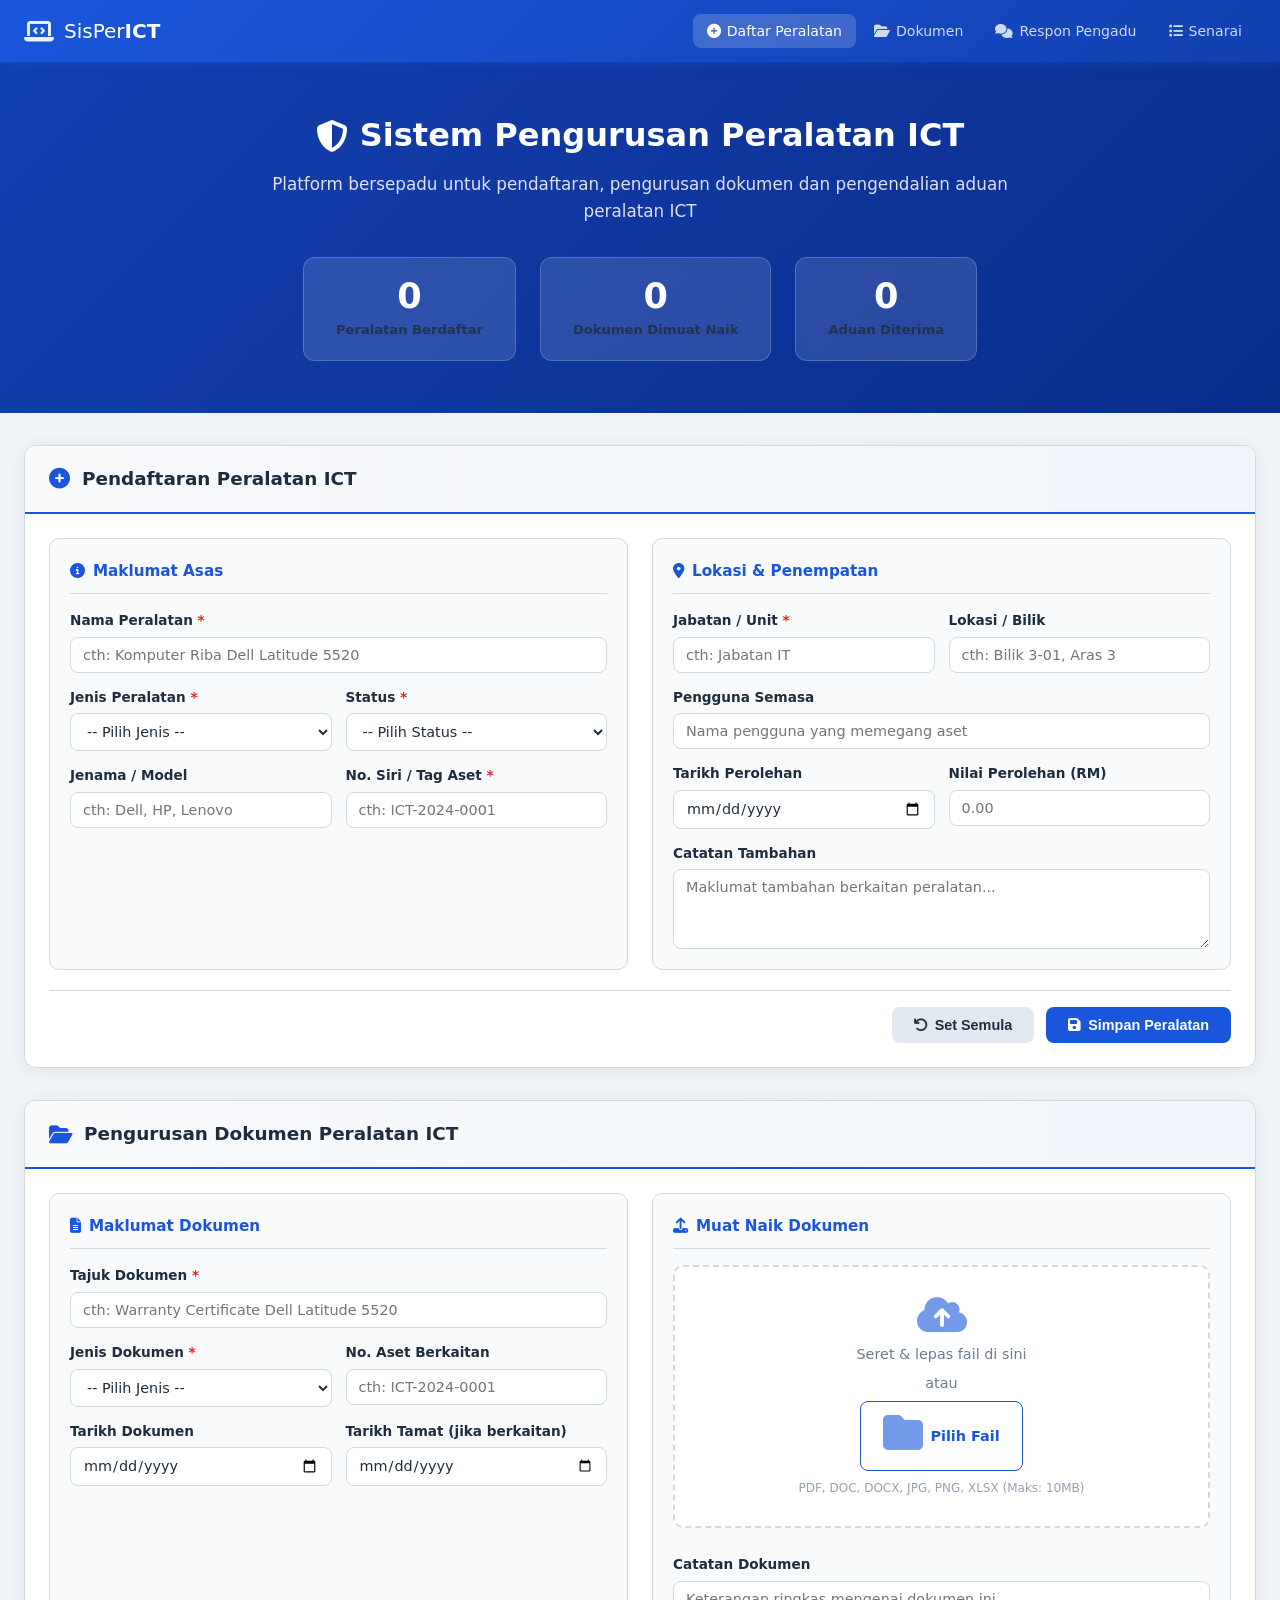
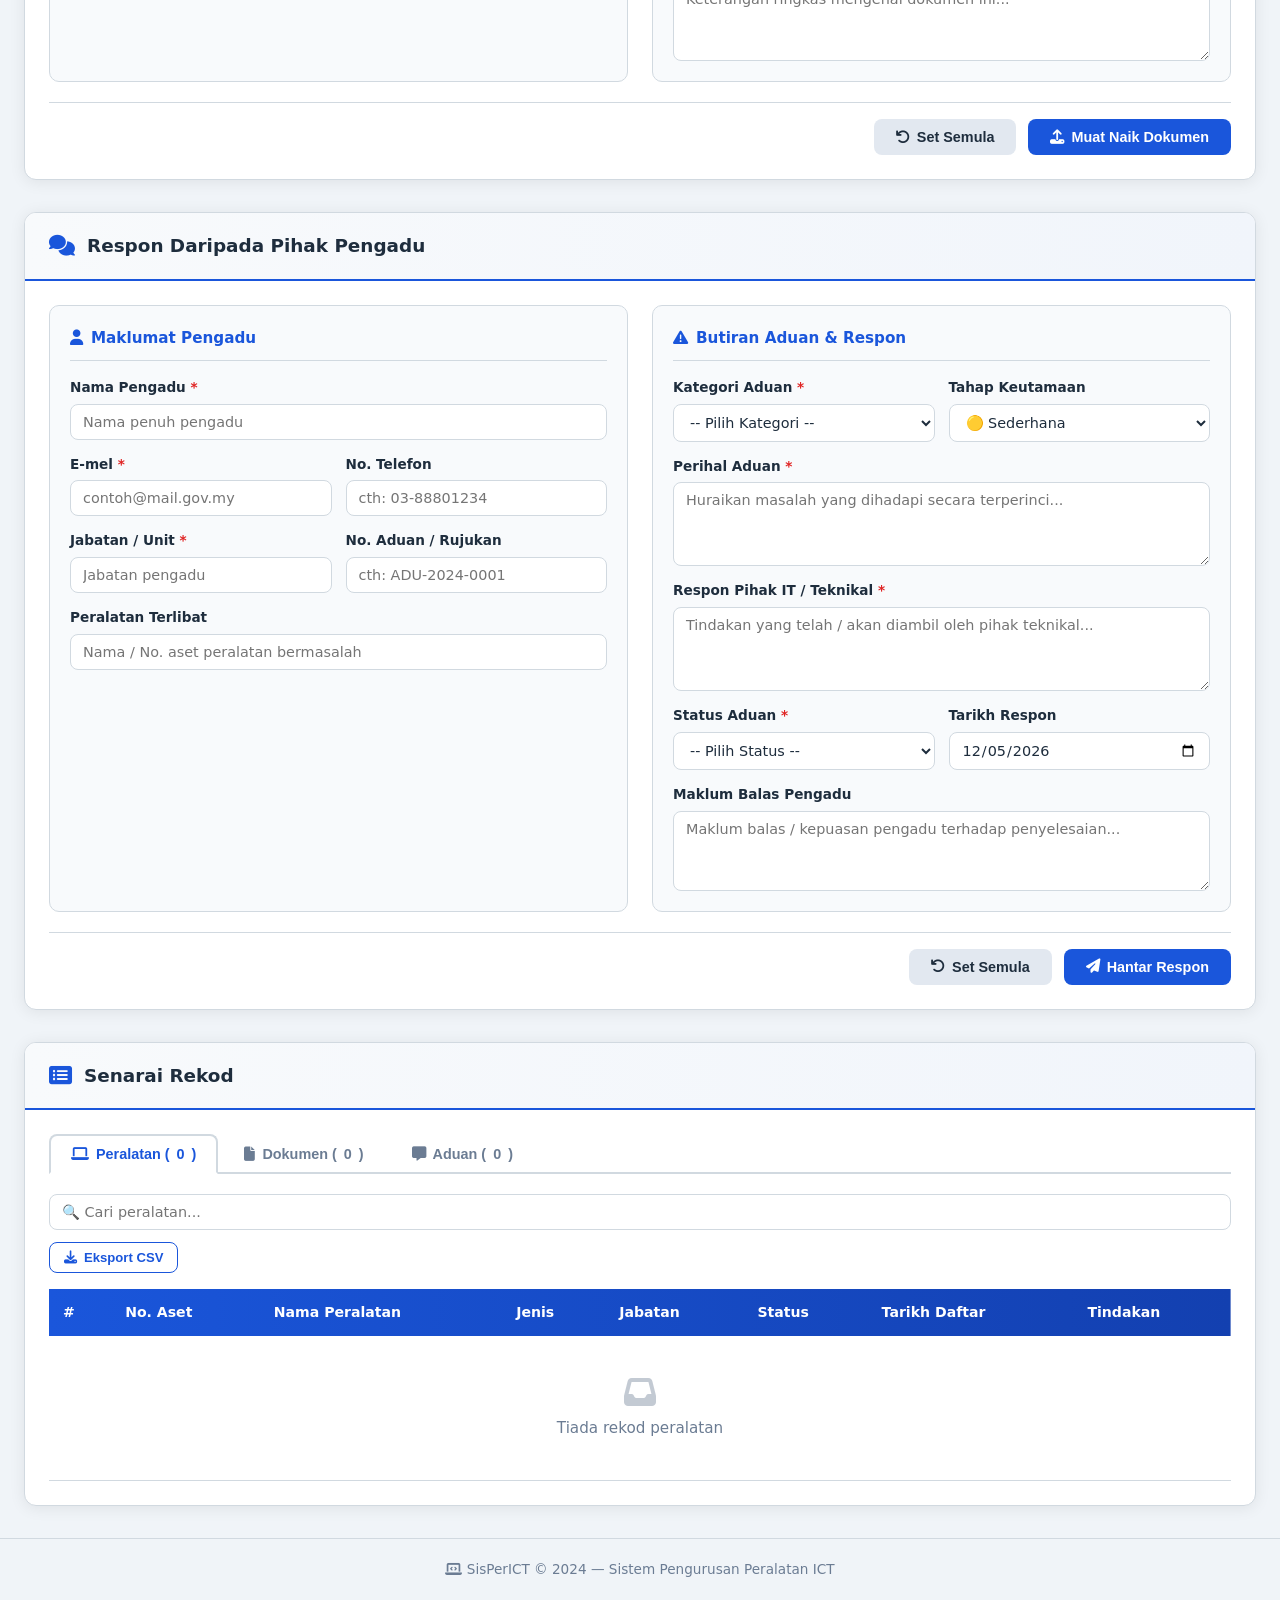
==== index.html @ db0717e3 "Add files via upload" ====
<!DOCTYPE html>
<html lang="ms">
<head>
  <meta charset="UTF-8" />
  <meta name="viewport" content="width=device-width, initial-scale=1.0" />
  <title>Sistem Pengurusan Peralatan ICT</title>
  <link rel="stylesheet" href="style.css" />
  <link rel="stylesheet" href="https://cdnjs.cloudflare.com/ajax/libs/font-awesome/6.5.0/css/all.min.css" />
</head>
<body>

  <!-- HEADER -->
  <header class="header">
    <div class="header-inner">
      <div class="logo">
        <i class="fas fa-laptop-code"></i>
        <span>SisPer<strong>ICT</strong></span>
      </div>
      <nav class="nav">
        <a href="#pendaftaran" class="nav-link active"><i class="fas fa-plus-circle"></i> Daftar Peralatan</a>
        <a href="#dokumen" class="nav-link"><i class="fas fa-folder-open"></i> Dokumen</a>
        <a href="#respon" class="nav-link"><i class="fas fa-comments"></i> Respon Pengadu</a>
        <a href="#senarai" class="nav-link"><i class="fas fa-list"></i> Senarai</a>
      </nav>
    </div>
  </header>

  <!-- HERO BANNER -->
  <section class="hero">
    <div class="hero-content">
      <h1><i class="fas fa-shield-halved"></i> Sistem Pengurusan Peralatan ICT</h1>
      <p>Platform bersepadu untuk pendaftaran, pengurusan dokumen dan pengendalian aduan peralatan ICT</p>
      <div class="hero-stats">
        <div class="stat-box"><span id="totalPeralatan">0</span><label>Peralatan Berdaftar</label></div>
        <div class="stat-box"><span id="totalDokumen">0</span><label>Dokumen Dimuat Naik</label></div>
        <div class="stat-box"><span id="totalAduan">0</span><label>Aduan Diterima</label></div>
      </div>
    </div>
  </section>

  <main class="main-container">

    <!-- ===== SECTION 1: PENDAFTARAN PERALATAN ===== -->
    <section id="pendaftaran" class="card">
      <div class="card-header">
        <i class="fas fa-plus-circle"></i>
        <h2>Pendaftaran Peralatan ICT</h2>
      </div>
      <div class="card-body">
        <form id="formPeralatan" novalidate>

          <div class="form-grid">
            <!-- Maklumat Asas -->
            <div class="form-section">
              <h3><i class="fas fa-info-circle"></i> Maklumat Asas</h3>

              <div class="form-group">
                <label for="namaPeralatan">Nama Peralatan <span class="required">*</span></label>
                <input type="text" id="namaPeralatan" placeholder="cth: Komputer Riba Dell Latitude 5520" required />
                <span class="error-msg">Sila masukkan nama peralatan.</span>
              </div>

              <div class="form-row">
                <div class="form-group">
                  <label for="jenisPeralatan">Jenis Peralatan <span class="required">*</span></label>
                  <select id="jenisPeralatan" required>
                    <option value="">-- Pilih Jenis --</option>
                    <option value="Komputer Riba">Komputer Riba</option>
                    <option value="Komputer Meja">Komputer Meja</option>
                    <option value="Tablet">Tablet</option>
                    <option value="Pencetak">Pencetak</option>
                    <option value="Pengimbas">Pengimbas</option>
                    <option value="Projektor">Projektor</option>
                    <option value="Pelayan (Server)">Pelayan (Server)</option>
                    <option value="Rangkaian">Peralatan Rangkaian</option>
                    <option value="Telefon">Telefon / VoIP</option>
                    <option value="Lain-lain">Lain-lain</option>
                  </select>
                  <span class="error-msg">Sila pilih jenis peralatan.</span>
                </div>

                <div class="form-group">
                  <label for="statusPeralatan">Status <span class="required">*</span></label>
                  <select id="statusPeralatan" required>
                    <option value="">-- Pilih Status --</option>
                    <option value="Aktif">✅ Aktif</option>
                    <option value="Rosak">🔴 Rosak</option>
                    <option value="Penyelenggaraan">🔧 Dalam Penyelenggaraan</option>
                    <option value="Lupus">⚫ Dilupuskan</option>
                  </select>
                  <span class="error-msg">Sila pilih status peralatan.</span>
                </div>
              </div>

              <div class="form-row">
                <div class="form-group">
                  <label for="jenama">Jenama / Model</label>
                  <input type="text" id="jenama" placeholder="cth: Dell, HP, Lenovo" />
                </div>
                <div class="form-group">
                  <label for="noSiri">No. Siri / Tag Aset <span class="required">*</span></label>
                  <input type="text" id="noSiri" placeholder="cth: ICT-2024-0001" required />
                  <span class="error-msg">Sila masukkan nombor siri.</span>
                </div>
              </div>
            </div>

            <!-- Maklumat Lokasi -->
            <div class="form-section">
              <h3><i class="fas fa-map-marker-alt"></i> Lokasi & Penempatan</h3>

              <div class="form-row">
                <div class="form-group">
                  <label for="jabatan">Jabatan / Unit <span class="required">*</span></label>
                  <input type="text" id="jabatan" placeholder="cth: Jabatan IT" required />
                  <span class="error-msg">Sila masukkan jabatan.</span>
                </div>
                <div class="form-group">
                  <label for="lokasi">Lokasi / Bilik</label>
                  <input type="text" id="lokasi" placeholder="cth: Bilik 3-01, Aras 3" />
                </div>
              </div>

              <div class="form-group">
                <label for="penggunaSemasa">Pengguna Semasa</label>
                <input type="text" id="penggunaSemasa" placeholder="Nama pengguna yang memegang aset" />
              </div>

              <div class="form-row">
                <div class="form-group">
                  <label for="tarikhPerolehan">Tarikh Perolehan</label>
                  <input type="date" id="tarikhPerolehan" />
                </div>
                <div class="form-group">
                  <label for="nilaiPerolehan">Nilai Perolehan (RM)</label>
                  <input type="number" id="nilaiPerolehan" placeholder="0.00" min="0" step="0.01" />
                </div>
              </div>

              <div class="form-group">
                <label for="catatanPeralatan">Catatan Tambahan</label>
                <textarea id="catatanPeralatan" rows="3" placeholder="Maklumat tambahan berkaitan peralatan..."></textarea>
              </div>
            </div>
          </div>

          <div class="form-actions">
            <button type="reset" class="btn btn-secondary"><i class="fas fa-undo"></i> Set Semula</button>
            <button type="submit" class="btn btn-primary"><i class="fas fa-save"></i> Simpan Peralatan</button>
          </div>
        </form>
      </div>
    </section>

    <!-- ===== SECTION 2: DOKUMEN PERALATAN ===== -->
    <section id="dokumen" class="card">
      <div class="card-header">
        <i class="fas fa-folder-open"></i>
        <h2>Pengurusan Dokumen Peralatan ICT</h2>
      </div>
      <div class="card-body">
        <form id="formDokumen" novalidate>

          <div class="form-grid">
            <div class="form-section">
              <h3><i class="fas fa-file-alt"></i> Maklumat Dokumen</h3>

              <div class="form-group">
                <label for="tajukDokumen">Tajuk Dokumen <span class="required">*</span></label>
                <input type="text" id="tajukDokumen" placeholder="cth: Warranty Certificate Dell Latitude 5520" required />
                <span class="error-msg">Sila masukkan tajuk dokumen.</span>
              </div>

              <div class="form-row">
                <div class="form-group">
                  <label for="jenisDokumen">Jenis Dokumen <span class="required">*</span></label>
                  <select id="jenisDokumen" required>
                    <option value="">-- Pilih Jenis --</option>
                    <option value="Waranti">📋 Sijil Waranti</option>
                    <option value="Invois">🧾 Invois / Resit</option>
                    <option value="Manual">📖 Manual Pengguna</option>
                    <option value="Laporan Teknikal">🔧 Laporan Teknikal</option>
                    <option value="Surat Keputusan">📝 Surat Keputusan</option>
                    <option value="Borang Lupus">🗑️ Borang Pelupusan</option>
                    <option value="Lain-lain">📁 Lain-lain</option>
                  </select>
                  <span class="error-msg">Sila pilih jenis dokumen.</span>
                </div>

                <div class="form-group">
                  <label for="asetBerkaitan">No. Aset Berkaitan</label>
                  <input type="text" id="asetBerkaitan" placeholder="cth: ICT-2024-0001" />
                </div>
              </div>

              <div class="form-row">
                <div class="form-group">
                  <label for="tarikhDokumen">Tarikh Dokumen</label>
                  <input type="date" id="tarikhDokumen" />
                </div>
                <div class="form-group">
                  <label for="tarikhTamat">Tarikh Tamat (jika berkaitan)</label>
                  <input type="date" id="tarikhTamat" />
                </div>
              </div>
            </div>

            <div class="form-section">
              <h3><i class="fas fa-upload"></i> Muat Naik Dokumen</h3>

              <div class="upload-zone" id="uploadZone">
                <i class="fas fa-cloud-upload-alt"></i>
                <p>Seret & lepas fail di sini</p>
                <p class="upload-sub">atau</p>
                <label for="fileDokumen" class="btn btn-outline">
                  <i class="fas fa-folder"></i> Pilih Fail
                </label>
                <input type="file" id="fileDokumen" accept=".pdf,.doc,.docx,.jpg,.jpeg,.png,.xlsx" multiple hidden />
                <p class="upload-hint">PDF, DOC, DOCX, JPG, PNG, XLSX (Maks: 10MB)</p>
              </div>

              <div id="fileList" class="file-list"></div>

              <div class="form-group">
                <label for="catatanDokumen">Catatan Dokumen</label>
                <textarea id="catatanDokumen" rows="3" placeholder="Keterangan ringkas mengenai dokumen ini..."></textarea>
              </div>
            </div>
          </div>

          <div class="form-actions">
            <button type="reset" class="btn btn-secondary" id="resetDokumen"><i class="fas fa-undo"></i> Set Semula</button>
            <button type="submit" class="btn btn-primary"><i class="fas fa-upload"></i> Muat Naik Dokumen</button>
          </div>
        </form>
      </div>
    </section>

    <!-- ===== SECTION 3: RESPON PENGADU ===== -->
    <section id="respon" class="card">
      <div class="card-header">
        <i class="fas fa-comments"></i>
        <h2>Respon Daripada Pihak Pengadu</h2>
      </div>
      <div class="card-body">
        <form id="formRespon" novalidate>

          <div class="form-grid">
            <div class="form-section">
              <h3><i class="fas fa-user"></i> Maklumat Pengadu</h3>

              <div class="form-group">
                <label for="namaPengadu">Nama Pengadu <span class="required">*</span></label>
                <input type="text" id="namaPengadu" placeholder="Nama penuh pengadu" required />
                <span class="error-msg">Sila masukkan nama pengadu.</span>
              </div>

              <div class="form-row">
                <div class="form-group">
                  <label for="emailPengadu">E-mel <span class="required">*</span></label>
                  <input type="email" id="emailPengadu" placeholder="contoh@mail.gov.my" required />
                  <span class="error-msg">Sila masukkan e-mel yang sah.</span>
                </div>
                <div class="form-group">
                  <label for="noTelPengadu">No. Telefon</label>
                  <input type="tel" id="noTelPengadu" placeholder="cth: 03-88801234" />
                </div>
              </div>

              <div class="form-row">
                <div class="form-group">
                  <label for="jabatanPengadu">Jabatan / Unit <span class="required">*</span></label>
                  <input type="text" id="jabatanPengadu" placeholder="Jabatan pengadu" required />
                  <span class="error-msg">Sila masukkan jabatan.</span>
                </div>
                <div class="form-group">
                  <label for="noAduan">No. Aduan / Rujukan</label>
                  <input type="text" id="noAduan" placeholder="cth: ADU-2024-0001" />
                </div>
              </div>

              <div class="form-group">
                <label for="peralatanTerlibat">Peralatan Terlibat</label>
                <input type="text" id="peralatanTerlibat" placeholder="Nama / No. aset peralatan bermasalah" />
              </div>
            </div>

            <div class="form-section">
              <h3><i class="fas fa-exclamation-triangle"></i> Butiran Aduan & Respon</h3>

              <div class="form-row">
                <div class="form-group">
                  <label for="kategoriAduan">Kategori Aduan <span class="required">*</span></label>
                  <select id="kategoriAduan" required>
                    <option value="">-- Pilih Kategori --</option>
                    <option value="Kerosakan Perkakasan">🖥️ Kerosakan Perkakasan</option>
                    <option value="Masalah Perisian">💾 Masalah Perisian</option>
                    <option value="Masalah Rangkaian">🌐 Masalah Rangkaian</option>
                    <option value="Peralatan Hilang">🔍 Peralatan Hilang</option>
                    <option value="Penyelenggaraan">🔧 Permintaan Penyelenggaraan</option>
                    <option value="Lain-lain">📋 Lain-lain</option>
                  </select>
                  <span class="error-msg">Sila pilih kategori aduan.</span>
                </div>

                <div class="form-group">
                  <label for="tahapKeutamaan">Tahap Keutamaan</label>
                  <select id="tahapKeutamaan">
                    <option value="Rendah">🟢 Rendah</option>
                    <option value="Sederhana" selected>🟡 Sederhana</option>
                    <option value="Tinggi">🟠 Tinggi</option>
                    <option value="Kritikal">🔴 Kritikal</option>
                  </select>
                </div>
              </div>

              <div class="form-group">
                <label for="perihalAduan">Perihal Aduan <span class="required">*</span></label>
                <textarea id="perihalAduan" rows="4" placeholder="Huraikan masalah yang dihadapi secara terperinci..." required></textarea>
                <span class="error-msg">Sila masukkan perihal aduan.</span>
              </div>

              <div class="form-group">
                <label for="responPihakIT">Respon Pihak IT / Teknikal <span class="required">*</span></label>
                <textarea id="responPihakIT" rows="4" placeholder="Tindakan yang telah / akan diambil oleh pihak teknikal..." required></textarea>
                <span class="error-msg">Sila masukkan respon pihak IT.</span>
              </div>

              <div class="form-row">
                <div class="form-group">
                  <label for="statusAduan">Status Aduan <span class="required">*</span></label>
                  <select id="statusAduan" required>
                    <option value="">-- Pilih Status --</option>
                    <option value="Baru">🆕 Baru Diterima</option>
                    <option value="Dalam Proses">⚙️ Dalam Proses</option>
                    <option value="Menunggu">⏳ Menunggu Alat Ganti</option>
                    <option value="Selesai">✅ Selesai</option>
                    <option value="Ditutup">🔒 Ditutup</option>
                  </select>
                  <span class="error-msg">Sila pilih status aduan.</span>
                </div>

                <div class="form-group">
                  <label for="tarikhRespon">Tarikh Respon</label>
                  <input type="date" id="tarikhRespon" />
                </div>
              </div>

              <div class="form-group">
                <label for="maklumBalas">Maklum Balas Pengadu</label>
                <textarea id="maklumBalas" rows="3" placeholder="Maklum balas / kepuasan pengadu terhadap penyelesaian..."></textarea>
              </div>
            </div>
          </div>

          <div class="form-actions">
            <button type="reset" class="btn btn-secondary"><i class="fas fa-undo"></i> Set Semula</button>
            <button type="submit" class="btn btn-primary"><i class="fas fa-paper-plane"></i> Hantar Respon</button>
          </div>
        </form>
      </div>
    </section>

    <!-- ===== SECTION 4: SENARAI REKOD ===== -->
    <section id="senarai" class="card">
      <div class="card-header">
        <i class="fas fa-list-alt"></i>
        <h2>Senarai Rekod</h2>
      </div>
      <div class="card-body">

        <!-- Tab Navigation -->
        <div class="tab-nav">
          <button class="tab-btn active" data-tab="tabPeralatan">
            <i class="fas fa-laptop"></i> Peralatan (<span id="countPeralatan">0</span>)
          </button>
          <button class="tab-btn" data-tab="tabDokumen">
            <i class="fas fa-file"></i> Dokumen (<span id="countDokumen">0</span>)
          </button>
          <button class="tab-btn" data-tab="tabAduan">
            <i class="fas fa-comment-alt"></i> Aduan (<span id="countAduan">0</span>)
          </button>
        </div>

        <!-- Tab: Peralatan -->
        <div id="tabPeralatan" class="tab-content active">
          <div class="table-toolbar">
            <input type="text" id="cariPeralatan" placeholder="🔍 Cari peralatan..." class="search-input" />
            <button class="btn btn-sm btn-outline" onclick="exportCSV('peralatan')"><i class="fas fa-download"></i> Eksport CSV</button>
          </div>
          <div class="table-wrapper">
            <table id="tablePeralatan">
              <thead>
                <tr>
                  <th>#</th>
                  <th>No. Aset</th>
                  <th>Nama Peralatan</th>
                  <th>Jenis</th>
                  <th>Jabatan</th>
                  <th>Status</th>
                  <th>Tarikh Daftar</th>
                  <th>Tindakan</th>
                </tr>
              </thead>
              <tbody id="bodyPeralatan">
                <tr class="empty-row">
                  <td colspan="8"><i class="fas fa-inbox"></i> Tiada rekod peralatan</td>
                </tr>
              </tbody>
            </table>
          </div>
        </div>

        <!-- Tab: Dokumen -->
        <div id="tabDokumen" class="tab-content">
          <div class="table-toolbar">
            <input type="text" id="cariDokumen" placeholder="🔍 Cari dokumen..." class="search-input" />
            <button class="btn btn-sm btn-outline" onclick="exportCSV('dokumen')"><i class="fas fa-download"></i> Eksport CSV</button>
          </div>
          <div class="table-wrapper">
            <table id="tableDokumen">
              <thead>
                <tr>
                  <th>#</th>
                  <th>Tajuk Dokumen</th>
                  <th>Jenis</th>
                  <th>No. Aset</th>
                  <th>Tarikh</th>
                  <th>Fail</th>
                  <th>Tindakan</th>
                </tr>
              </thead>
              <tbody id="bodyDokumen">
                <tr class="empty-row">
                  <td colspan="7"><i class="fas fa-inbox"></i> Tiada rekod dokumen</td>
                </tr>
              </tbody>
            </table>
          </div>
        </div>

        <!-- Tab: Aduan -->
        <div id="tabAduan" class="tab-content">
          <div class="table-toolbar">
            <input type="text" id="cariAduan" placeholder="🔍 Cari aduan..." class="search-input" />
            <button class="btn btn-sm btn-outline" onclick="exportCSV('aduan')"><i class="fas fa-download"></i> Eksport CSV</button>
          </div>
          <div class="table-wrapper">
            <table id="tableAduan">
              <thead>
                <tr>
                  <th>#</th>
                  <th>No. Aduan</th>
                  <th>Pengadu</th>
                  <th>Kategori</th>
                  <th>Keutamaan</th>
                  <th>Status</th>
                  <th>Tarikh Respon</th>
                  <th>Tindakan</th>
                </tr>
              </thead>
              <tbody id="bodyAduan">
                <tr class="empty-row">
                  <td colspan="8"><i class="fas fa-inbox"></i> Tiada rekod aduan</td>
                </tr>
              </tbody>
            </table>
          </div>
        </div>

      </div>
    </section>

  </main>

  <!-- TOAST NOTIFICATION -->
  <div id="toast" class="toast"></div>

  <!-- MODAL VIEW -->
  <div id="modal" class="modal-overlay" hidden>
    <div class="modal-box">
      <div class="modal-header">
        <h3 id="modalTitle">Maklumat Rekod</h3>
        <button onclick="closeModal()" class="modal-close"><i class="fas fa-times"></i></button>
      </div>
      <div id="modalBody" class="modal-body"></div>
      <div class="modal-footer">
        <button onclick="closeModal()" class="btn btn-secondary">Tutup</button>
      </div>
    </div>
  </div>

  <!-- FOOTER -->
  <footer class="footer">
    <p><i class="fas fa-laptop-code"></i> SisPerICT &copy; 2024 — Sistem Pengurusan Peralatan ICT</p>
  </footer>

  <script src="app.js"></script>
</body>
</html>
---- style.css ----
/* ===========================
   RESET & BASE
=========================== */
*, *::before, *::after { box-sizing: border-box; margin: 0; padding: 0; }

:root {
  --primary:    #1a56db;
  --primary-dk: #1340b0;
  --secondary:  #6c757d;
  --success:    #0d9e6e;
  --danger:     #e02424;
  --warning:    #d97706;
  --bg:         #f0f4f8;
  --surface:    #ffffff;
  --border:     #d1d9e0;
  --text:       #1e2d3d;
  --text-muted: #6b7c93;
  --radius:     12px;
  --shadow:     0 2px 16px rgba(0,0,0,.08);
  --shadow-lg:  0 8px 32px rgba(0,0,0,.12);
}

html { scroll-behavior: smooth; }

body {
  font-family: 'Segoe UI', system-ui, -apple-system, sans-serif;
  background: var(--bg);
  color: var(--text);
  font-size: 15px;
  line-height: 1.6;
}

/* ===========================
   HEADER
=========================== */
.header {
  background: linear-gradient(135deg, #1a56db 0%, #1340b0 100%);
  position: sticky;
  top: 0;
  z-index: 100;
  box-shadow: 0 2px 12px rgba(26,86,219,.3);
}

.header-inner {
  max-width: 1300px;
  margin: 0 auto;
  padding: 0 24px;
  display: flex;
  align-items: center;
  justify-content: space-between;
  height: 62px;
  gap: 16px;
}

.logo {
  display: flex;
  align-items: center;
  gap: 10px;
  color: #fff;
  font-size: 1.25rem;
  white-space: nowrap;
}

.logo i { font-size: 1.5rem; opacity: .9; }
.logo strong { font-weight: 700; }

.nav {
  display: flex;
  gap: 4px;
  flex-wrap: wrap;
}

.nav-link {
  color: rgba(255,255,255,.8);
  text-decoration: none;
  padding: 6px 14px;
  border-radius: 8px;
  font-size: .88rem;
  font-weight: 500;
  transition: all .2s;
  display: flex;
  align-items: center;
  gap: 6px;
}

.nav-link:hover,
.nav-link.active {
  background: rgba(255,255,255,.18);
  color: #fff;
}

/* ===========================
   HERO
=========================== */
.hero {
  background: linear-gradient(135deg, #1340b0 0%, #0b2d8c 100%);
  color: #fff;
  padding: 48px 24px 52px;
  text-align: center;
}

.hero-content { max-width: 800px; margin: 0 auto; }

.hero h1 {
  font-size: 2rem;
  font-weight: 700;
  margin-bottom: 10px;
  display: flex;
  align-items: center;
  justify-content: center;
  gap: 12px;
}

.hero p {
  font-size: 1.05rem;
  opacity: .85;
  margin-bottom: 32px;
}

.hero-stats {
  display: flex;
  justify-content: center;
  gap: 24px;
  flex-wrap: wrap;
}

.stat-box {
  background: rgba(255,255,255,.12);
  border: 1px solid rgba(255,255,255,.2);
  border-radius: var(--radius);
  padding: 20px 32px;
  min-width: 140px;
  backdrop-filter: blur(6px);
  transition: transform .2s;
}

.stat-box:hover { transform: translateY(-3px); }

.stat-box span {
  display: block;
  font-size: 2.2rem;
  font-weight: 700;
  line-height: 1;
}

.stat-box label {
  font-size: .82rem;
  opacity: .8;
  margin-top: 6px;
  display: block;
}

/* ===========================
   MAIN LAYOUT
=========================== */
.main-container {
  max-width: 1300px;
  margin: 32px auto;
  padding: 0 24px;
  display: flex;
  flex-direction: column;
  gap: 32px;
}

/* ===========================
   CARD
=========================== */
.card {
  background: var(--surface);
  border-radius: var(--radius);
  box-shadow: var(--shadow);
  overflow: hidden;
  border: 1px solid var(--border);
}

.card-header {
  display: flex;
  align-items: center;
  gap: 12px;
  padding: 18px 24px;
  background: linear-gradient(to right, #f8fafc, #f1f5fb);
  border-bottom: 2px solid var(--primary);
}

.card-header i {
  font-size: 1.3rem;
  color: var(--primary);
}

.card-header h2 {
  font-size: 1.15rem;
  font-weight: 600;
  color: var(--text);
}

.card-body { padding: 24px; }

/* ===========================
   FORM SECTIONS
=========================== */
.form-grid {
  display: grid;
  grid-template-columns: 1fr 1fr;
  gap: 24px;
  margin-bottom: 20px;
}

@media (max-width: 900px) {
  .form-grid { grid-template-columns: 1fr; }
}

.form-section {
  background: #f8fafc;
  border: 1px solid var(--border);
  border-radius: 10px;
  padding: 20px;
}

.form-section h3 {
  font-size: .95rem;
  font-weight: 600;
  color: var(--primary);
  margin-bottom: 16px;
  display: flex;
  align-items: center;
  gap: 8px;
  padding-bottom: 10px;
  border-bottom: 1px solid var(--border);
}

.form-row {
  display: grid;
  grid-template-columns: 1fr 1fr;
  gap: 14px;
}

@media (max-width: 600px) {
  .form-row { grid-template-columns: 1fr; }
}

.form-group {
  display: flex;
  flex-direction: column;
  gap: 5px;
  margin-bottom: 14px;
}

.form-group:last-child { margin-bottom: 0; }

label {
  font-size: .85rem;
  font-weight: 600;
  color: var(--text);
}

.required { color: var(--danger); }

input[type="text"],
input[type="email"],
input[type="tel"],
input[type="number"],
input[type="date"],
select,
textarea {
  padding: 9px 12px;
  border: 1.5px solid var(--border);
  border-radius: 8px;
  font-size: .9rem;
  font-family: inherit;
  color: var(--text);
  background: #fff;
  transition: border-color .2s, box-shadow .2s;
  width: 100%;
}

input:focus,
select:focus,
textarea:focus {
  outline: none;
  border-color: var(--primary);
  box-shadow: 0 0 0 3px rgba(26,86,219,.12);
}

input.error,
select.error,
textarea.error {
  border-color: var(--danger);
  box-shadow: 0 0 0 3px rgba(224,36,36,.1);
}

.error-msg {
  color: var(--danger);
  font-size: .78rem;
  display: none;
}

.error-msg.visible { display: block; }

textarea { resize: vertical; min-height: 80px; }

select { cursor: pointer; }

/* ===========================
   BUTTONS
=========================== */
.btn {
  display: inline-flex;
  align-items: center;
  gap: 7px;
  padding: 10px 22px;
  border: none;
  border-radius: 8px;
  font-size: .9rem;
  font-weight: 600;
  cursor: pointer;
  transition: all .2s;
  text-decoration: none;
}

.btn-primary {
  background: var(--primary);
  color: #fff;
}

.btn-primary:hover {
  background: var(--primary-dk);
  transform: translateY(-1px);
  box-shadow: 0 4px 12px rgba(26,86,219,.3);
}

.btn-secondary {
  background: #e2e8f0;
  color: var(--text);
}

.btn-secondary:hover { background: #cbd5e1; }

.btn-outline {
  background: #fff;
  color: var(--primary);
  border: 1.5px solid var(--primary);
  cursor: pointer;
}

.btn-outline:hover {
  background: var(--primary);
  color: #fff;
}

.btn-sm {
  padding: 7px 14px;
  font-size: .82rem;
}

.btn-danger {
  background: var(--danger);
  color: #fff;
}

.btn-danger:hover { background: #b91c1c; }

.form-actions {
  display: flex;
  justify-content: flex-end;
  gap: 12px;
  padding-top: 16px;
  border-top: 1px solid var(--border);
  margin-top: 4px;
}

/* ===========================
   UPLOAD ZONE
=========================== */
.upload-zone {
  border: 2px dashed var(--border);
  border-radius: 10px;
  padding: 28px;
  text-align: center;
  cursor: pointer;
  transition: all .2s;
  background: #fff;
  margin-bottom: 14px;
}

.upload-zone:hover,
.upload-zone.drag-over {
  border-color: var(--primary);
  background: #eff6ff;
}

.upload-zone i {
  font-size: 2.5rem;
  color: var(--primary);
  opacity: .6;
  margin-bottom: 8px;
  display: block;
}

.upload-zone p { color: var(--text-muted); font-size: .9rem; }
.upload-sub { margin: 6px 0; font-size: .8rem; }

.upload-hint {
  margin-top: 8px;
  font-size: .75rem !important;
  color: #94a3b8 !important;
}

.file-list { display: flex; flex-direction: column; gap: 8px; margin-bottom: 12px; }

.file-item {
  display: flex;
  align-items: center;
  gap: 10px;
  background: #f0f7ff;
  border: 1px solid #bee3f8;
  border-radius: 8px;
  padding: 8px 12px;
  font-size: .85rem;
}

.file-item i { color: var(--primary); }
.file-item span { flex: 1; }
.file-item .remove-file {
  background: none;
  border: none;
  color: var(--danger);
  cursor: pointer;
  padding: 2px 6px;
  border-radius: 4px;
  font-size: .9rem;
}
.file-item .remove-file:hover { background: #fee2e2; }

/* ===========================
   TABS
=========================== */
.tab-nav {
  display: flex;
  gap: 4px;
  margin-bottom: 20px;
  border-bottom: 2px solid var(--border);
  padding-bottom: 0;
}

.tab-btn {
  background: none;
  border: none;
  padding: 10px 20px;
  font-size: .9rem;
  font-weight: 600;
  color: var(--text-muted);
  cursor: pointer;
  border-radius: 8px 8px 0 0;
  transition: all .2s;
  display: flex;
  align-items: center;
  gap: 7px;
  margin-bottom: -2px;
  border: 2px solid transparent;
}

.tab-btn:hover { color: var(--primary); background: #f0f4ff; }

.tab-btn.active {
  color: var(--primary);
  background: var(--surface);
  border-color: var(--border) var(--border) var(--surface);
  border-bottom: 2px solid var(--surface);
}

.tab-content { display: none; }
.tab-content.active { display: block; }

/* ===========================
   TABLE
=========================== */
.table-toolbar {
  display: flex;
  justify-content: space-between;
  align-items: center;
  gap: 12px;
  margin-bottom: 16px;
  flex-wrap: wrap;
}

.search-input {
  padding: 8px 14px;
  border: 1.5px solid var(--border);
  border-radius: 8px;
  font-size: .88rem;
  width: 280px;
  transition: border-color .2s;
}

.search-input:focus {
  outline: none;
  border-color: var(--primary);
  box-shadow: 0 0 0 3px rgba(26,86,219,.1);
}

.table-wrapper { overflow-x: auto; }

table {
  width: 100%;
  border-collapse: collapse;
  font-size: .88rem;
}

thead tr {
  background: linear-gradient(to right, #1a56db, #1340b0);
  color: #fff;
}

thead th {
  padding: 12px 14px;
  text-align: left;
  font-weight: 600;
  white-space: nowrap;
}

tbody tr {
  border-bottom: 1px solid var(--border);
  transition: background .15s;
}

tbody tr:hover { background: #f8faff; }

tbody td {
  padding: 11px 14px;
  color: var(--text);
  vertical-align: middle;
}

.empty-row td {
  text-align: center;
  color: var(--text-muted);
  padding: 40px;
  font-size: .95rem;
}

.empty-row i { display: block; font-size: 2rem; margin-bottom: 8px; opacity: .4; }

/* ===========================
   STATUS BADGES
=========================== */
.badge {
  display: inline-flex;
  align-items: center;
  gap: 4px;
  padding: 3px 10px;
  border-radius: 20px;
  font-size: .78rem;
  font-weight: 600;
  white-space: nowrap;
}

.badge-aktif     { background: #dcfce7; color: #14532d; }
.badge-rosak     { background: #fee2e2; color: #7f1d1d; }
.badge-selenggara { background: #fff7ed; color: #92400e; }
.badge-lupus     { background: #f1f5f9; color: #475569; }
.badge-baru      { background: #e0f2fe; color: #075985; }
.badge-proses    { background: #fef9c3; color: #713f12; }
.badge-selesai   { background: #dcfce7; color: #14532d; }
.badge-tutup     { background: #f1f5f9; color: #475569; }
.badge-menunggu  { background: #fce7f3; color: #831843; }
.badge-kritikal  { background: #fee2e2; color: #7f1d1d; }
.badge-tinggi    { background: #fff7ed; color: #92400e; }
.badge-sederhana { background: #fef9c3; color: #713f12; }
.badge-rendah    { background: #f0fdf4; color: #14532d; }

/* ===========================
   TABLE ACTIONS
=========================== */
.action-btns { display: flex; gap: 6px; }

.action-btn {
  padding: 5px 10px;
  border: none;
  border-radius: 6px;
  cursor: pointer;
  font-size: .8rem;
  transition: all .15s;
  display: inline-flex;
  align-items: center;
  gap: 4px;
}

.action-btn-view { background: #dbeafe; color: #1e40af; }
.action-btn-view:hover { background: #bfdbfe; }
.action-btn-del  { background: #fee2e2; color: #b91c1c; }
.action-btn-del:hover  { background: #fecaca; }

/* ===========================
   TOAST
=========================== */
.toast {
  position: fixed;
  bottom: 28px;
  right: 28px;
  padding: 14px 22px;
  border-radius: 10px;
  font-size: .9rem;
  font-weight: 500;
  color: #fff;
  box-shadow: var(--shadow-lg);
  transform: translateY(80px);
  opacity: 0;
  transition: all .35s cubic-bezier(.34, 1.56, .64, 1);
  z-index: 9999;
  max-width: 360px;
  display: flex;
  align-items: center;
  gap: 10px;
}

.toast.show { transform: translateY(0); opacity: 1; }
.toast.success { background: var(--success); }
.toast.error   { background: var(--danger); }
.toast.info    { background: var(--primary); }

/* ===========================
   MODAL
=========================== */
.modal-overlay {
  position: fixed;
  inset: 0;
  background: rgba(0,0,0,.5);
  z-index: 500;
  display: flex;
  align-items: center;
  justify-content: center;
  padding: 20px;
  backdrop-filter: blur(3px);
}

.modal-overlay[hidden] { display: none; }

.modal-box {
  background: var(--surface);
  border-radius: var(--radius);
  box-shadow: var(--shadow-lg);
  width: 100%;
  max-width: 620px;
  max-height: 90vh;
  display: flex;
  flex-direction: column;
  animation: modalIn .25s ease;
}

@keyframes modalIn {
  from { opacity: 0; transform: scale(.93) translateY(20px); }
  to   { opacity: 1; transform: scale(1) translateY(0); }
}

.modal-header {
  display: flex;
  justify-content: space-between;
  align-items: center;
  padding: 18px 24px;
  border-bottom: 1px solid var(--border);
}

.modal-header h3 { font-size: 1.05rem; font-weight: 600; }

.modal-close {
  background: none;
  border: none;
  font-size: 1.1rem;
  cursor: pointer;
  color: var(--text-muted);
  padding: 4px 8px;
  border-radius: 6px;
  transition: all .15s;
}

.modal-close:hover { background: #fee2e2; color: var(--danger); }

.modal-body {
  padding: 20px 24px;
  overflow-y: auto;
  flex: 1;
}

.modal-footer {
  padding: 14px 24px;
  border-top: 1px solid var(--border);
  display: flex;
  justify-content: flex-end;
}

/* Modal detail grid */
.detail-grid {
  display: grid;
  grid-template-columns: 1fr 1fr;
  gap: 14px;
}

.detail-item label {
  font-size: .78rem;
  color: var(--text-muted);
  font-weight: 600;
  text-transform: uppercase;
  letter-spacing: .04em;
}

.detail-item p {
  font-size: .92rem;
  color: var(--text);
  margin-top: 2px;
  font-weight: 500;
}

.detail-full { grid-column: 1 / -1; }

/* ===========================
   FOOTER
=========================== */
.footer {
  text-align: center;
  padding: 20px;
  color: var(--text-muted);
  font-size: .85rem;
  border-top: 1px solid var(--border);
  margin-top: 20px;
}

/* ===========================
   RESPONSIVE
=========================== */
@media (max-width: 768px) {
  .header-inner { flex-direction: column; height: auto; padding: 12px 16px; gap: 8px; }
  .nav { justify-content: center; }
  .hero h1 { font-size: 1.4rem; }
  .hero-stats { gap: 12px; }
  .stat-box { padding: 14px 20px; }
  .main-container { padding: 0 12px; margin: 16px auto; }
  .card-body { padding: 16px; }
  .form-actions { flex-direction: column; }
  .form-actions .btn { justify-content: center; }
  .table-toolbar { flex-direction: column; align-items: flex-start; }
  .search-input { width: 100%; }
}
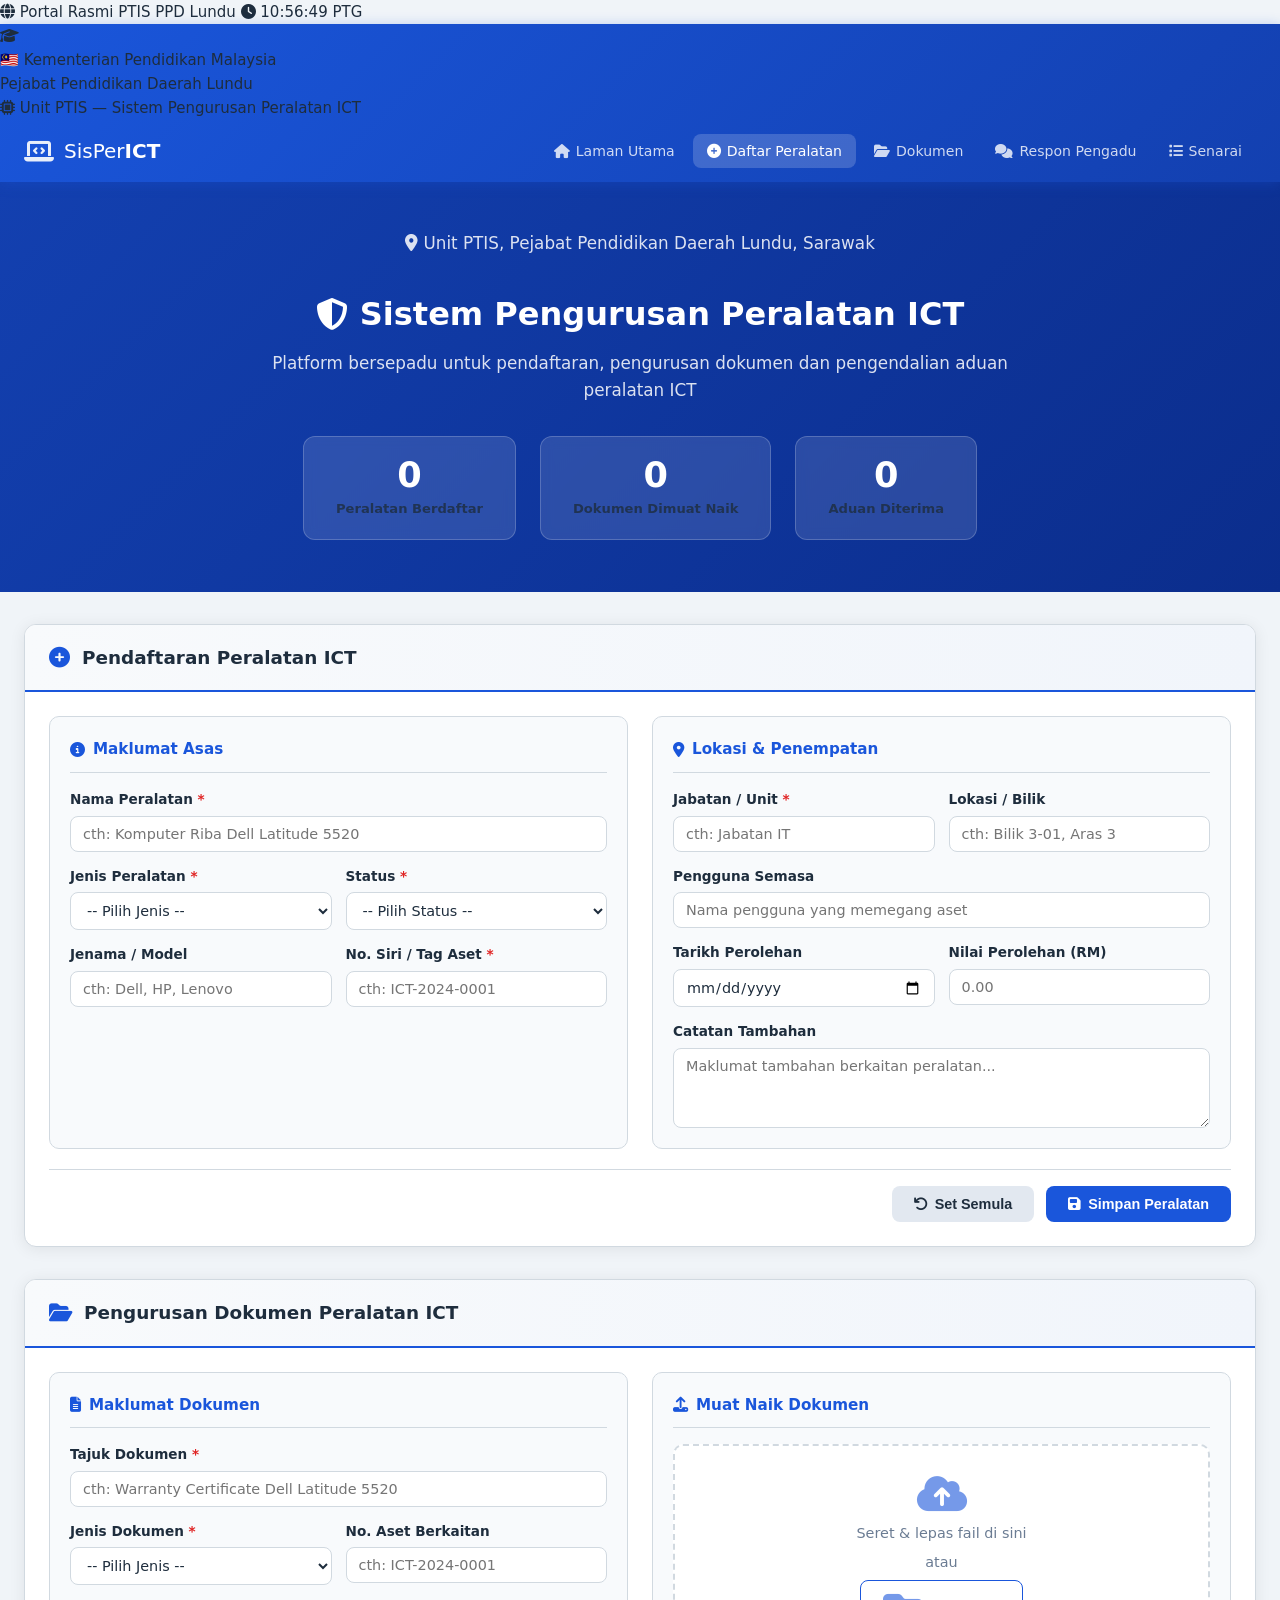
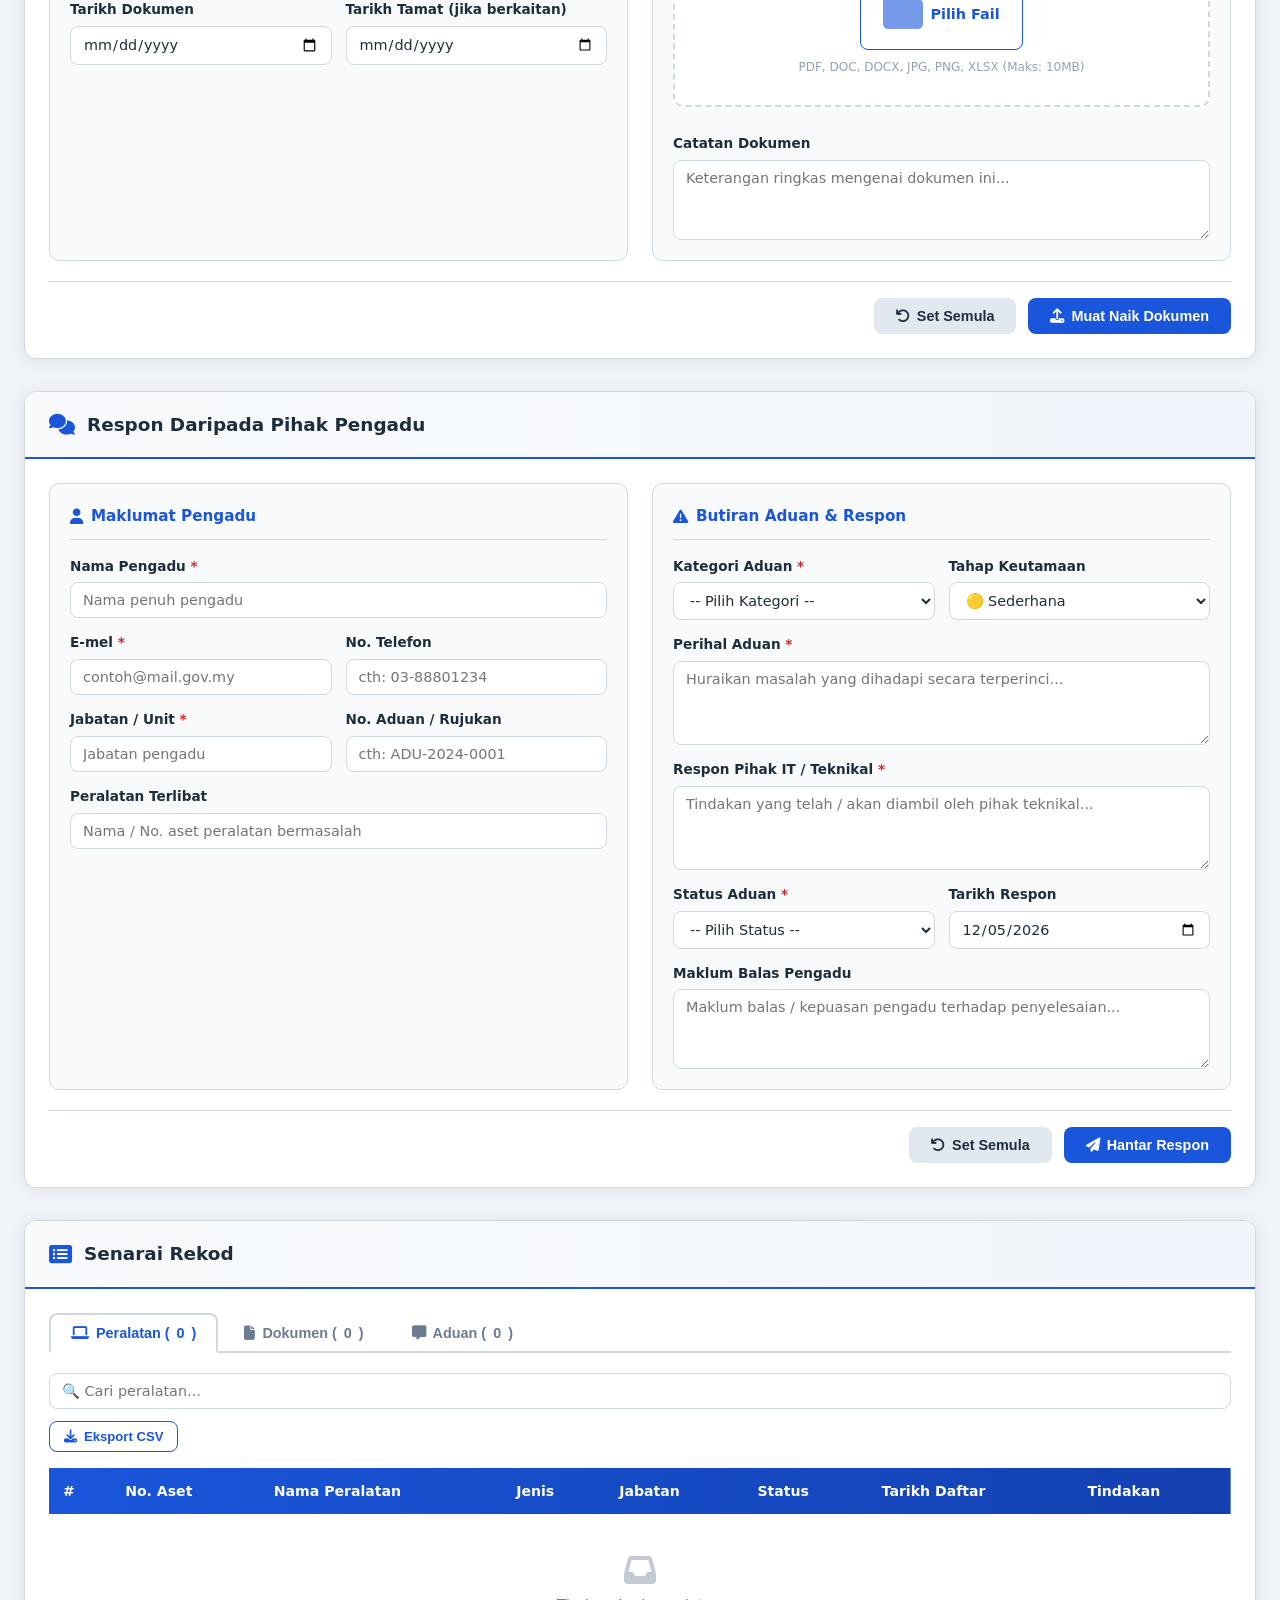
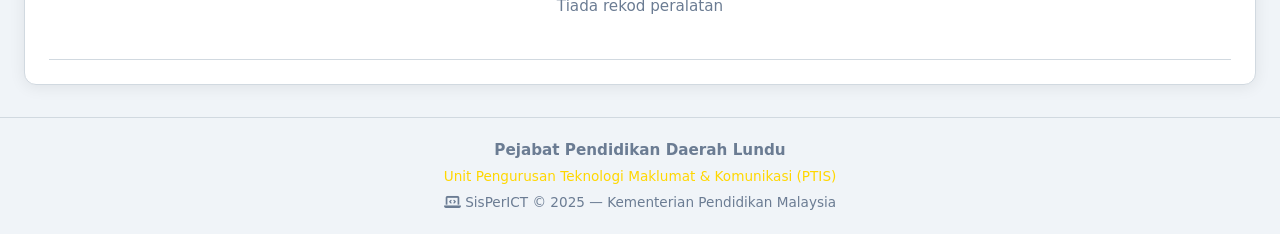
==== commit 2a79948d: "Update index.html" ====
--- a/index.html
+++ b/index.html
@@ -3,20 +3,38 @@
 <head>
   <meta charset="UTF-8" />
   <meta name="viewport" content="width=device-width, initial-scale=1.0" />
-  <title>Sistem Pengurusan Peralatan ICT</title>
+  <title>PTIS PPD Lundu — Sistem Pengurusan Peralatan ICT</title>
   <link rel="stylesheet" href="style.css" />
   <link rel="stylesheet" href="https://cdnjs.cloudflare.com/ajax/libs/font-awesome/6.5.0/css/all.min.css" />
 </head>
 <body>
 
-  <!-- HEADER -->
+  <!-- TOPBAR -->
+  <div class="topbar-rasmi">
+    <span><i class="fas fa-globe"></i> Portal Rasmi PTIS PPD Lundu</span>
+    <span><i class="fas fa-clock"></i> <span id="masaHeader"></span></span>
+  </div>
+
+  <!-- HEADER RASMI -->
   <header class="header">
+    <div class="header-brand-bar">
+      <div class="header-logo-wrap">
+        <i class="fas fa-graduation-cap"></i>
+      </div>
+      <div class="header-brand-text">
+        <div class="header-kementerian">🇲🇾 Kementerian Pendidikan Malaysia</div>
+        <div class="header-jabatan">Pejabat Pendidikan Daerah Lundu</div>
+        <div class="header-unit"><i class="fas fa-microchip"></i> Unit PTIS — Sistem Pengurusan Peralatan ICT</div>
+      </div>
+    </div>
+    <div class="header-stripe"></div>
     <div class="header-inner">
       <div class="logo">
         <i class="fas fa-laptop-code"></i>
         <span>SisPer<strong>ICT</strong></span>
       </div>
       <nav class="nav">
+        <a href="homepage.html" class="nav-link"><i class="fas fa-home"></i> Laman Utama</a>
         <a href="#pendaftaran" class="nav-link active"><i class="fas fa-plus-circle"></i> Daftar Peralatan</a>
         <a href="#dokumen" class="nav-link"><i class="fas fa-folder-open"></i> Dokumen</a>
         <a href="#respon" class="nav-link"><i class="fas fa-comments"></i> Respon Pengadu</a>
@@ -28,6 +46,7 @@
   <!-- HERO BANNER -->
   <section class="hero">
     <div class="hero-content">
+      <p class="hero-org-label"><i class="fas fa-map-marker-alt"></i> Unit PTIS, Pejabat Pendidikan Daerah Lundu, Sarawak</p>
       <h1><i class="fas fa-shield-halved"></i> Sistem Pengurusan Peralatan ICT</h1>
       <p>Platform bersepadu untuk pendaftaran, pengurusan dokumen dan pengendalian aduan peralatan ICT</p>
       <div class="hero-stats">
@@ -492,8 +511,21 @@
 
   <!-- FOOTER -->
   <footer class="footer">
-    <p><i class="fas fa-laptop-code"></i> SisPerICT &copy; 2024 — Sistem Pengurusan Peralatan ICT</p>
+    <p style="font-weight:700; font-size:.95rem;">Pejabat Pendidikan Daerah Lundu</p>
+    <p style="color:#FFD700; font-size:.85rem; margin:4px 0;">Unit Pengurusan Teknologi Maklumat &amp; Komunikasi (PTIS)</p>
+    <p><i class="fas fa-laptop-code"></i> SisPerICT &copy; 2025 — Kementerian Pendidikan Malaysia</p>
   </footer>
+
+  <script>
+    function updateHeaderClock() {
+      const el = document.getElementById('masaHeader');
+      if (el) el.textContent = new Date().toLocaleTimeString('ms-MY', {
+        hour: '2-digit', minute: '2-digit', second: '2-digit'
+      });
+    }
+    updateHeaderClock();
+    setInterval(updateHeaderClock, 1000);
+  </script>
 
   <script src="app.js"></script>
 </body>
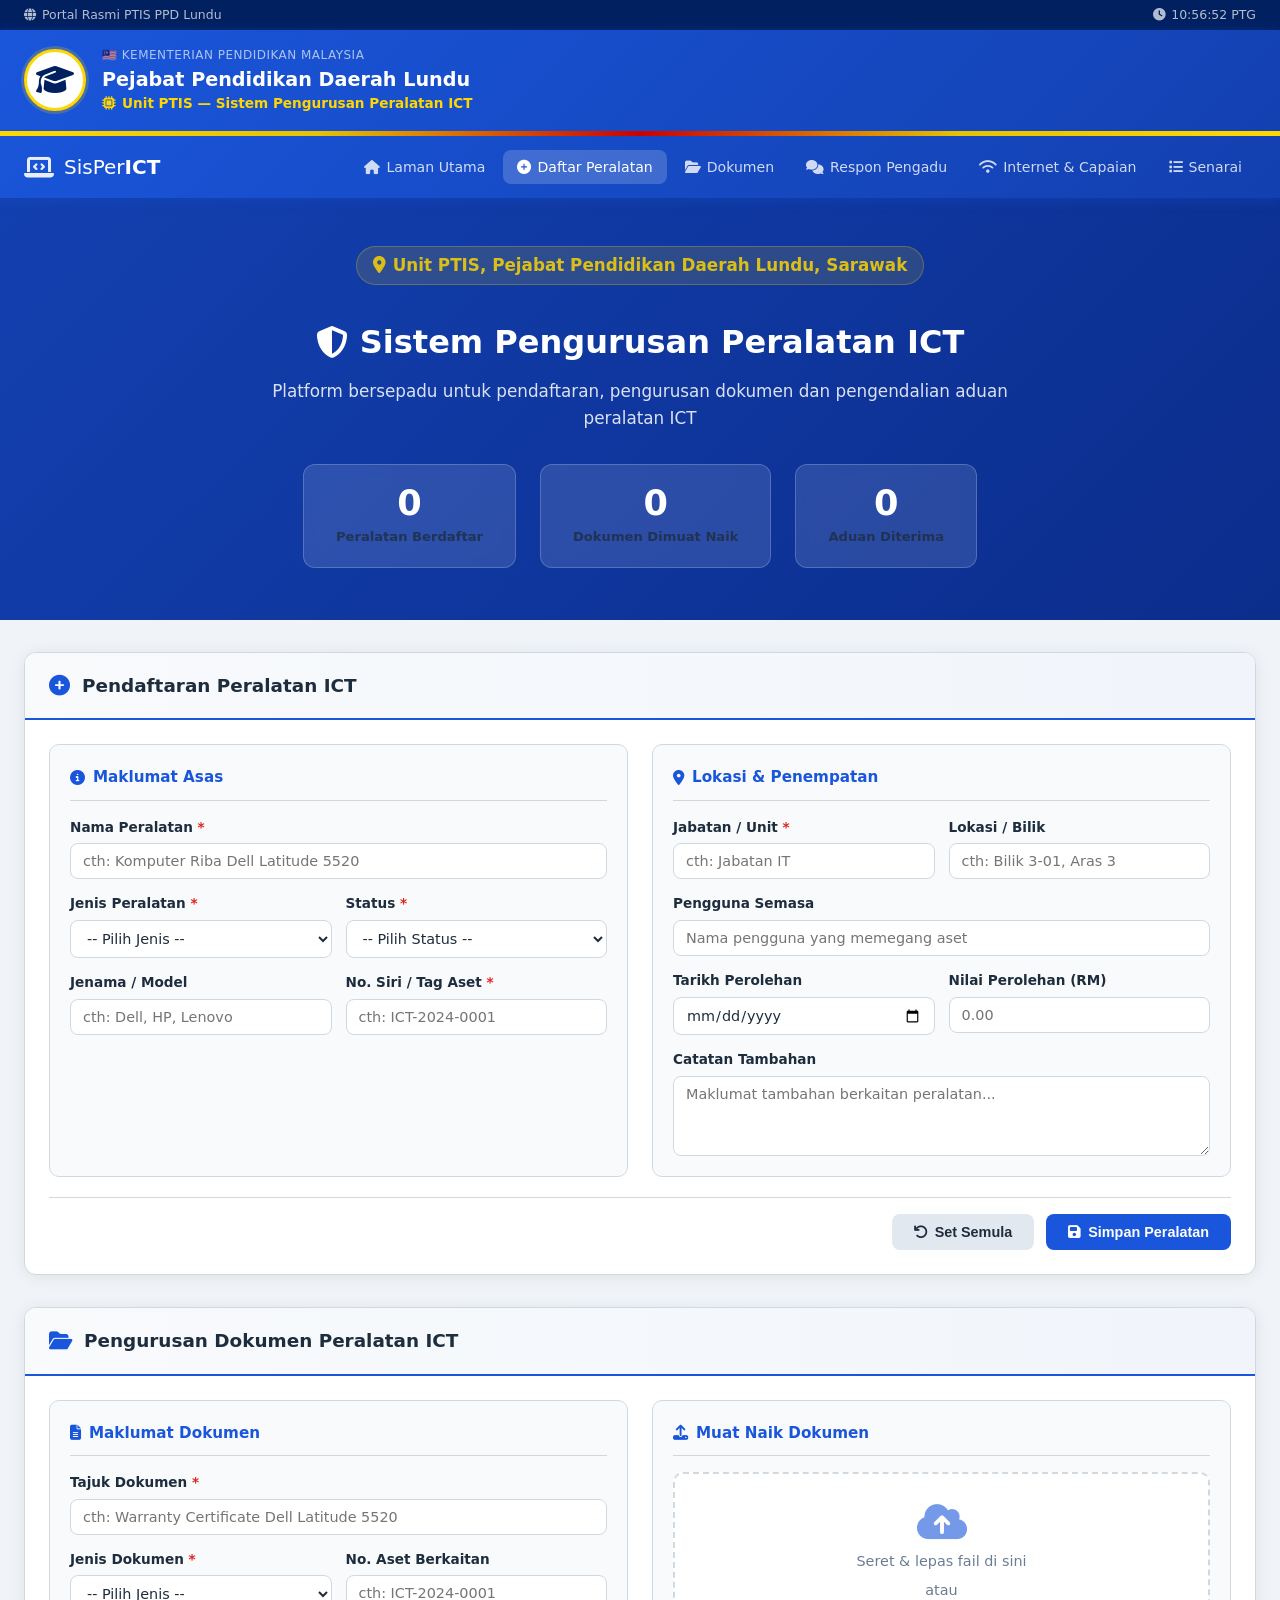
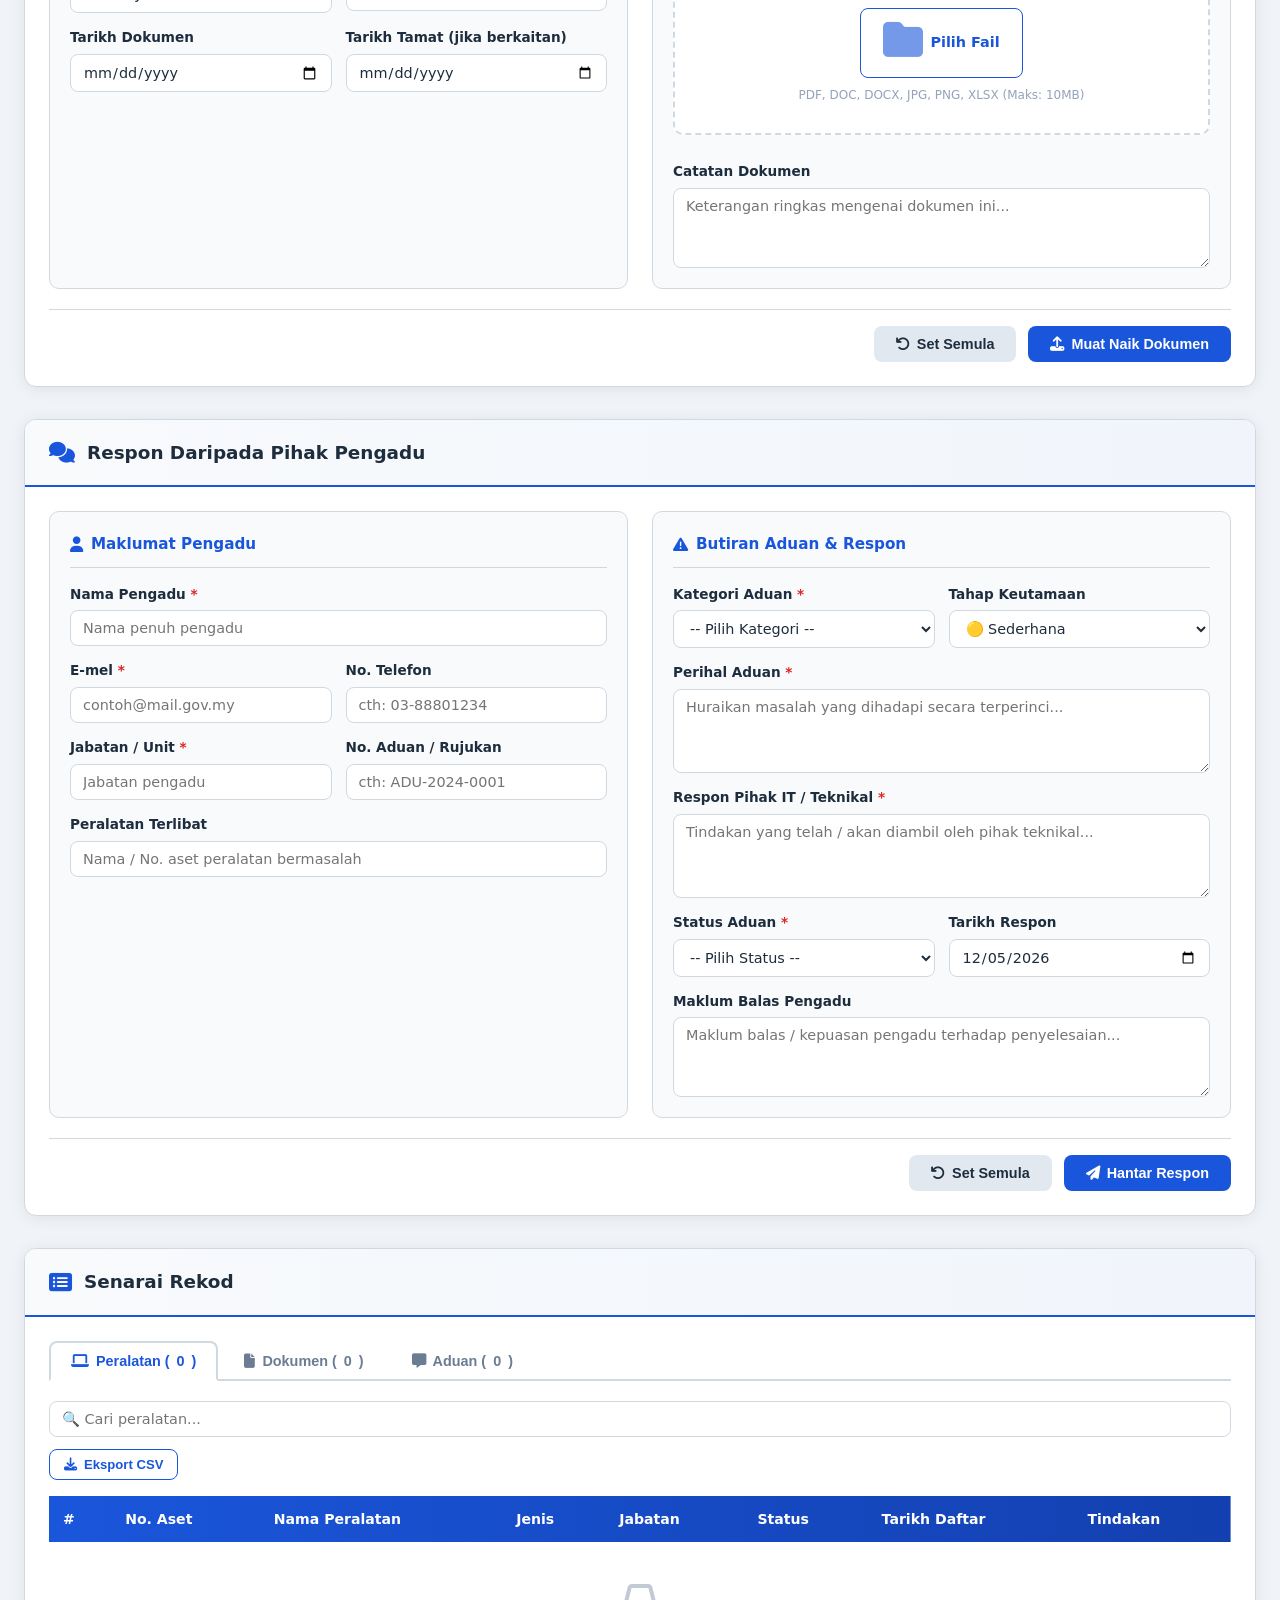
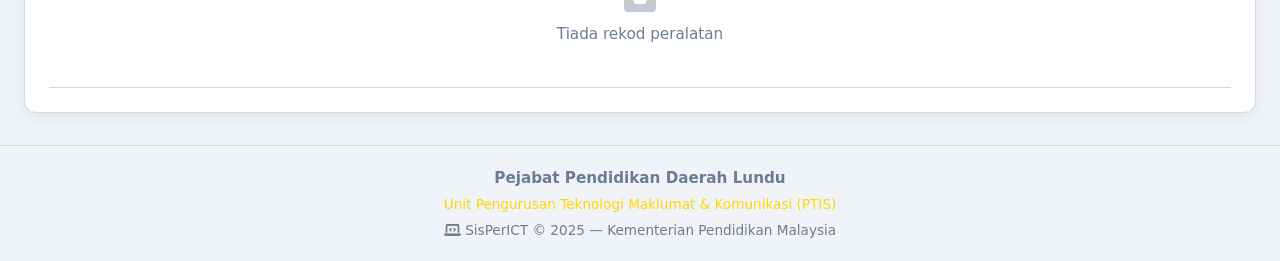
==== commit 0149df28: "Update index.html" ====
--- a/index.html
+++ b/index.html
@@ -38,6 +38,7 @@
         <a href="#pendaftaran" class="nav-link active"><i class="fas fa-plus-circle"></i> Daftar Peralatan</a>
         <a href="#dokumen" class="nav-link"><i class="fas fa-folder-open"></i> Dokumen</a>
         <a href="#respon" class="nav-link"><i class="fas fa-comments"></i> Respon Pengadu</a>
+        <a href="internet.html" class="nav-link"><i class="fas fa-wifi"></i> Internet &amp; Capaian</a>
         <a href="#senarai" class="nav-link"><i class="fas fa-list"></i> Senarai</a>
       </nav>
     </div>
--- a/style.css
+++ b/style.css
@@ -1,3 +1,96 @@
+/* ===========================
+   TOPBAR RASMI
+=========================== */
+.topbar-rasmi {
+  background: #002060;
+  color: rgba(255,255,255,.7);
+  font-size: .78rem;
+  padding: 5px 24px;
+  display: flex;
+  justify-content: space-between;
+  align-items: center;
+}
+
+.topbar-rasmi span {
+  display: flex;
+  align-items: center;
+  gap: 6px;
+}
+
+/* ===========================
+   HEADER RASMI BRAND BAR
+=========================== */
+.header-brand-bar {
+  max-width: 1300px;
+  margin: 0 auto;
+  padding: 16px 24px;
+  display: flex;
+  align-items: center;
+  gap: 16px;
+}
+
+.header-logo-wrap {
+  width: 62px;
+  height: 62px;
+  background: #fff;
+  border-radius: 50%;
+  display: flex;
+  align-items: center;
+  justify-content: center;
+  flex-shrink: 0;
+  border: 3px solid #FFD700;
+  box-shadow: 0 0 0 3px rgba(255,215,0,.2);
+}
+
+.header-logo-wrap i {
+  font-size: 1.9rem;
+  color: #002060;
+}
+
+.header-kementerian {
+  font-size: .75rem;
+  color: rgba(255,255,255,.65);
+  letter-spacing: .04em;
+  text-transform: uppercase;
+  font-weight: 500;
+}
+
+.header-jabatan {
+  font-size: 1.2rem;
+  font-weight: 700;
+  color: #fff;
+  margin: 3px 0 2px;
+  line-height: 1.2;
+}
+
+.header-unit {
+  font-size: .85rem;
+  color: #FFD700;
+  font-weight: 600;
+  display: flex;
+  align-items: center;
+  gap: 6px;
+}
+
+.header-stripe {
+  height: 5px;
+  background: linear-gradient(to right, #FFD700, #e6c200, #cc0001, #e6c200, #FFD700);
+}
+
+.hero-org-label {
+  display: inline-flex;
+  align-items: center;
+  gap: 7px;
+  background: rgba(255,215,0,.15);
+  border: 1px solid rgba(255,215,0,.3);
+  color: #FFD700;
+  padding: 5px 16px;
+  border-radius: 30px;
+  font-size: .82rem;
+  font-weight: 600;
+  margin-bottom: 14px;
+}
+
 /* ===========================
    RESET & BASE
 =========================== */
